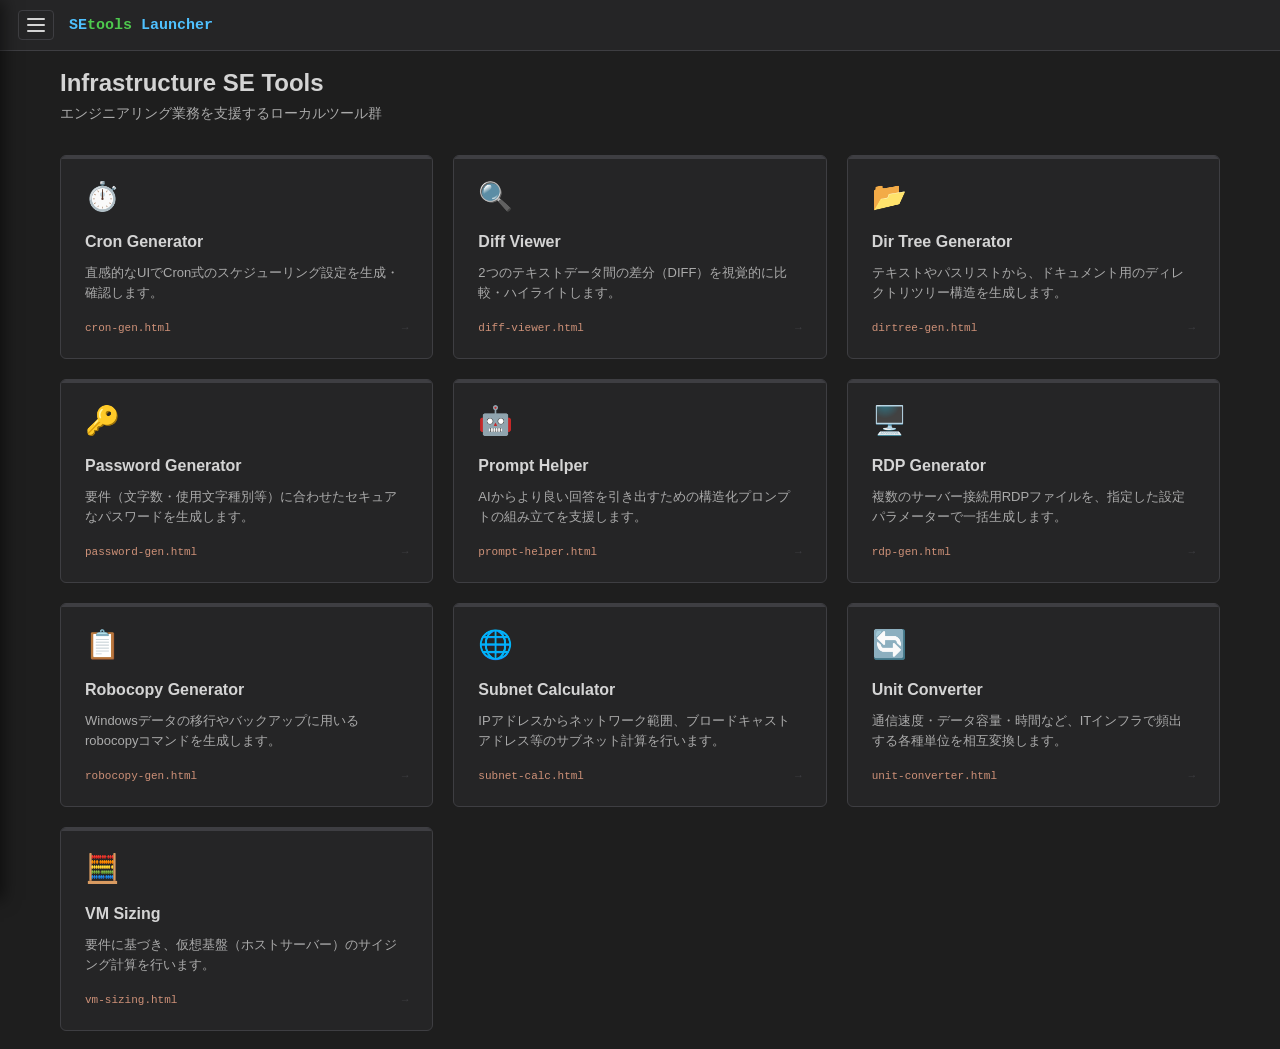
==== index.html @ 2690de8a "first commit" ====
<!DOCTYPE html>
<html lang="ja">
<head>
    <meta charset="UTF-8">
    <title>SE Tools Launcher</title>
    <link rel="stylesheet" href="assets/css/common.css">
    <link rel="stylesheet" href="assets/css/nav.css">
    <style>
        *,
        *::before,
        *::after {
            box-sizing: border-box;
            margin: 0;
            padding: 0;
        }

        body {
            background: var(--bg);
            color: var(--text);
            font-family: var(--sans);
            overflow-x: hidden;
            display: flex;
            flex-direction: column;
            min-height: 100vh;
        }

        header {
            background: var(--surface);
            padding: 10px 18px;
            border-bottom: 1px solid var(--border);
            display: flex;
            align-items: center;
            justify-content: space-between;
            position: sticky;
            top: 0;
            z-index: 100;
            flex-shrink: 0;
        }

        .logo {
            font-family: var(--mono);
            font-size: 15px;
            font-weight: 600;
            color: var(--accent);
        }

        .logo span {
            color: var(--accent2);
        }

        main {
            padding: 18px 20px;
            flex: 1;
            max-width: 1200px;
            margin: 0 auto;
            width: 100%;
        }

        .header-section {
            margin-bottom: 32px;
        }

        h1 {
            font-size: 24px;
            font-weight: 600;
            margin-bottom: 8px;
            color: var(--text);
        }

        .subtitle {
            color: var(--muted);
            font-size: 14px;
        }

        .tools-grid {
            display: grid;
            grid-template-columns: repeat(auto-fill, minmax(280px, 1fr));
            gap: 20px;
        }

        .tool-card {
            background: var(--surface);
            border: 1px solid var(--border);
            border-radius: 6px;
            padding: 24px;
            text-decoration: none;
            color: var(--text);
            display: flex;
            flex-direction: column;
            gap: 12px;
            transition: all 0.2s ease;
            position: relative;
            overflow: hidden;
        }

        .tool-card::before {
            content: "";
            position: absolute;
            top: 0;
            left: 0;
            width: 100%;
            height: 3px;
            background: var(--border);
            transition: background 0.2s ease;
        }

        .tool-card:hover {
            border-color: var(--accent);
            transform: translateY(-4px);
            box-shadow: 0 8px 24px var(--shadow);
            background: var(--surface2);
        }

        .tool-card:hover::before {
            background: var(--accent);
        }

        .tool-icon {
            font-size: 28px;
            margin-bottom: 8px;
            color: var(--accent);
        }

        .tool-title {
            font-size: 16px;
            font-weight: 600;
            color: var(--text);
            display: flex;
            align-items: center;
        }

        .tool-desc {
            font-size: 13px;
            color: var(--muted);
            line-height: 1.5;
            flex: 1;
        }

        .tool-footer {
            margin-top: 8px;
            font-family: var(--mono);
            font-size: 11px;
            color: var(--accent3);
            display: flex;
            align-items: center;
            justify-content: space-between;
        }

        .tool-arrow {
            color: var(--border);
            font-weight: bold;
            transition: color 0.2s ease, transform 0.2s ease;
        }

        .tool-card:hover .tool-arrow {
            color: var(--accent);
            transform: translateX(4px);
        }
    </style>
</head>
<body>
    <header>
        <div class="logo">SE<span>tools</span> Launcher</div>
    </header>

    <main>
        <div class="header-section">
            <h1>Infrastructure SE Tools</h1>
            <div class="subtitle">エンジニアリング業務を支援するローカルツール群</div>
        </div>

        <div class="tools-grid">
            <a href="tools/cron-gen.html" class="tool-card">
                <div class="tool-icon">⏱️</div>
                <div class="tool-title">Cron Generator</div>
                <div class="tool-desc">直感的なUIでCron式のスケジューリング設定を生成・確認します。</div>
                <div class="tool-footer"><span>cron-gen.html</span><span class="tool-arrow">→</span></div>
            </a>
            
            <a href="tools/diff-viewer.html" class="tool-card">
                <div class="tool-icon">🔍</div>
                <div class="tool-title">Diff Viewer</div>
                <div class="tool-desc">2つのテキストデータ間の差分（DIFF）を視覚的に比較・ハイライトします。</div>
                <div class="tool-footer"><span>diff-viewer.html</span><span class="tool-arrow">→</span></div>
            </a>
            
            <a href="tools/dirtree-gen.html" class="tool-card">
                <div class="tool-icon">📂</div>
                <div class="tool-title">Dir Tree Generator</div>
                <div class="tool-desc">テキストやパスリストから、ドキュメント用のディレクトリツリー構造を生成します。</div>
                <div class="tool-footer"><span>dirtree-gen.html</span><span class="tool-arrow">→</span></div>
            </a>
            
            <a href="tools/password-gen.html" class="tool-card">
                <div class="tool-icon">🔑</div>
                <div class="tool-title">Password Generator</div>
                <div class="tool-desc">要件（文字数・使用文字種別等）に合わせたセキュアなパスワードを生成します。</div>
                <div class="tool-footer"><span>password-gen.html</span><span class="tool-arrow">→</span></div>
            </a>
            
            <a href="tools/prompt-helper.html" class="tool-card">
                <div class="tool-icon">🤖</div>
                <div class="tool-title">Prompt Helper</div>
                <div class="tool-desc">AIからより良い回答を引き出すための構造化プロンプトの組み立てを支援します。</div>
                <div class="tool-footer"><span>prompt-helper.html</span><span class="tool-arrow">→</span></div>
            </a>
            
            <a href="tools/rdp-gen.html" class="tool-card">
                <div class="tool-icon">🖥️</div>
                <div class="tool-title">RDP Generator</div>
                <div class="tool-desc">複数のサーバー接続用RDPファイルを、指定した設定パラメーターで一括生成します。</div>
                <div class="tool-footer"><span>rdp-gen.html</span><span class="tool-arrow">→</span></div>
            </a>
            
            <a href="tools/robocopy-gen.html" class="tool-card">
                <div class="tool-icon">📋</div>
                <div class="tool-title">Robocopy Generator</div>
                <div class="tool-desc">Windowsデータの移行やバックアップに用いるrobocopyコマンドを生成します。</div>
                <div class="tool-footer"><span>robocopy-gen.html</span><span class="tool-arrow">→</span></div>
            </a>
            
            <a href="tools/subnet-calc.html" class="tool-card">
                <div class="tool-icon">🌐</div>
                <div class="tool-title">Subnet Calculator</div>
                <div class="tool-desc">IPアドレスからネットワーク範囲、ブロードキャストアドレス等のサブネット計算を行います。</div>
                <div class="tool-footer"><span>subnet-calc.html</span><span class="tool-arrow">→</span></div>
            </a>
            
            <a href="tools/unit-converter.html" class="tool-card">
                <div class="tool-icon">🔄</div>
                <div class="tool-title">Unit Converter</div>
                <div class="tool-desc">通信速度・データ容量・時間など、ITインフラで頻出する各種単位を相互変換します。</div>
                <div class="tool-footer"><span>unit-converter.html</span><span class="tool-arrow">→</span></div>
            </a>
            
            <a href="tools/vm-sizing.html" class="tool-card">
                <div class="tool-icon">🧮</div>
                <div class="tool-title">VM Sizing</div>
                <div class="tool-desc">要件に基づき、仮想基盤（ホストサーバー）のサイジング計算を行います。</div>
                <div class="tool-footer"><span>vm-sizing.html</span><span class="tool-arrow">→</span></div>
            </a>
        </div>
    </main>
    <script src="assets/js/nav.js"></script>
</body>
</html>
---- assets/css/common.css ----
@charset "UTF-8";

/* 
 * common.css 
 * デザインシステム：全ツール共通のカラー変数とフォント変数のみを定義。
 * 各ツールのレイアウトは各ツールの style タグが優先されます。
 */

:root {
    /* Base Colors */
    --bg:       #1e1e1e;
    --surface:  #252526;
    --surface2: #2d2d30;
    --border:   #3e3e42;
    --text:     #d4d4d4;
    --muted:    #aaaaaa;
    --dim:      #aaaaaa;

    /* Accent Colors */
    --accent:   #4fc1ff;
    --accent2:  #4ec94e;
    --accent3:  #ce9178;

    /* Status Colors */
    --err:      #f97583;
    --warn:     #ffb86c;
    --danger:   #f44747;
    --warning:  #f39c12;
    --shadow:   rgba(0, 0, 0, 0.5);
    --overlay:  rgba(0, 0, 0, 0.5);

    /* Diff View Specific Colors */
    --del-bg:   #3d1515;
    --del-fg:   #f97583;
    --add-bg:   #0d2818;
    --add-fg:   #85e89d;

    /* Password Gen Specific Colors */
    --str0:     #f97583;
    --str1:     #f97583;
    --str2:     #ce9178;
    --str3:     #dcdcaa;
    --str4:     #4ec94e;

    /* Typography */
    --mono: Consolas, 'Cascadia Code', 'Courier New', monospace;
    --sans: -apple-system, 'Hiragino Sans', 'Yu Gothic UI', 'Meiryo UI', 'Segoe UI', sans-serif;
}

/* Light Theme Variables */
body[data-theme="light"] {
    --bg:       #f5f7f9; /* Light grey-blue background for visual depth */
    --surface:  #ffffff; /* Pure white for cards and sections */
    --surface2: #eef1f5;
    --border:   #d1d9e0;
    --text:     #24292f;
    --muted:    #57606a;
    --dim:      #868e96;

    /* Accent Colors - Slightly deeper for light mode */
    --accent:   #005fb8;
    --accent2:  #1a7f37;
    --accent3:  #cf222e;

    /* Status Colors */
    --err:      #cf222e;
    --warn:     #9a6700;
    --danger:   #d1242f;
    --warning:  #bf8700;
    --shadow:   rgba(31, 35, 40, 0.08); /* Softer, natural shadow */
    --overlay:  rgba(31, 35, 40, 0.2);

    /* Diff View Specific Colors */
    --del-bg:   #ffeef0;
    --del-fg:   #b31d28;
    --add-bg:   #dafbe1;
    --add-fg:   #1a7f37;

    /* Password Gen Specific Colors */
    --str0:     #cf222e;
    --str1:     #cf222e;
    --str2:     #9a6700;
    --str3:     #bf8700;
    --str4:     #1a7f37;
}
---- assets/css/nav.css ----
/* ===== Navigation Overlay ===== */
#se-nav-overlay {
    position: fixed;
    top: 0;
    left: 0;
    width: 100vw;
    height: 100vh;
    background: var(--overlay);
    backdrop-filter: blur(2px);
    z-index: 1000;
    opacity: 0;
    visibility: hidden;
    transition: opacity 0.3s ease, visibility 0.3s;
}

#se-nav-overlay.active {
    opacity: 1;
    visibility: visible;
}

/* ===== Navigation Drawer ===== */
#se-nav-drawer {
    position: fixed;
    top: 0;
    left: -280px;
    width: 280px;
    height: 100vh;
    background: var(--surface);
    border-right: 1px solid var(--border);
    box-shadow: 4px 0 15px var(--shadow);
    z-index: 1001;
    transition: left 0.3s cubic-bezier(0.4, 0, 0.2, 1);
    display: flex;
    flex-direction: column;
    overflow-y: auto;
}

#se-nav-drawer.active {
    left: 0;
}

/* ===== Header inside Drawer ===== */
.se-nav-header {
    display: flex;
    align-items: center;
    justify-content: space-between;
    padding: 16px 20px;
    border-bottom: 1px solid var(--border);
    position: sticky;
    top: 0;
    background: var(--surface);
}

.se-nav-header .logo {
    font-family: var(--mono);
    font-size: 14px;
    font-weight: 600;
    color: var(--accent);
}

.se-nav-header .logo span {
    color: var(--accent2);
}

#se-nav-close {
    background: transparent;
    border: none;
    color: var(--muted);
    font-size: 20px;
    cursor: pointer;
    line-height: 1;
    transition: color 0.2s;
    font-family: var(--sans);
}

#se-nav-close:hover {
    color: var(--err);
}

/* ===== Link List ===== */
.se-nav-list {
    list-style: none;
    padding: 10px 0;
    margin: 0;
}

.se-nav-list li {
    margin: 0;
}

.se-nav-list a {
    display: block;
    padding: 12px 20px;
    color: var(--text);
    text-decoration: none;
    font-size: 13px;
    font-family: var(--sans);
    transition: background 0.2s, color 0.2s;
    border-left: 3px solid transparent;
}

.se-nav-list a:hover {
    background: var(--surface2);
    color: var(--accent);
    border-left-color: var(--accent);
}

/* ===== Hamburger Button (Injected into main header) ===== */
#se-nav-trigger {
    background: transparent;
    border: 1px solid var(--border);
    border-radius: 4px;
    color: var(--text);
    cursor: pointer;
    padding: 4px 8px;
    display: flex;
    flex-direction: column;
    gap: 4px;
    justify-content: center;
    align-items: center;
    height: 30px;
    width: 36px;
    transition: border-color 0.2s, background 0.2s;
    flex-shrink: 0;
}

#se-nav-trigger span {
    display: block;
    width: 18px;
    height: 2px;
    background-color: var(--text);
    border-radius: 1px;
    transition: background-color 0.2s;
}

#se-nav-trigger:hover {
    border-color: var(--accent);
    background: var(--surface2);
}

#se-nav-trigger:hover span {
    background-color: var(--accent);
}

/* ===== Theme Toggle ===== */
.se-theme-toggle {
    margin-top: auto;
    padding: 16px 20px;
    border-top: 1px solid var(--border);
}

#theme-toggle-btn {
    width: 100%;
    padding: 10px;
    background: var(--surface2);
    border: 1px solid var(--border);
    border-radius: 4px;
    color: var(--text);
    cursor: pointer;
    font-family: var(--sans);
    font-size: 13px;
    display: flex;
    align-items: center;
    justify-content: center;
    gap: 8px;
    transition: all 0.2s;
}

#theme-toggle-btn:hover {
    border-color: var(--accent);
    background: var(--surface);
}

.theme-icon-light { display: none; }
.theme-icon-dark { display: inline; }

body[data-theme="light"] .theme-icon-light { display: inline; }
body[data-theme="light"] .theme-icon-dark { display: none; }
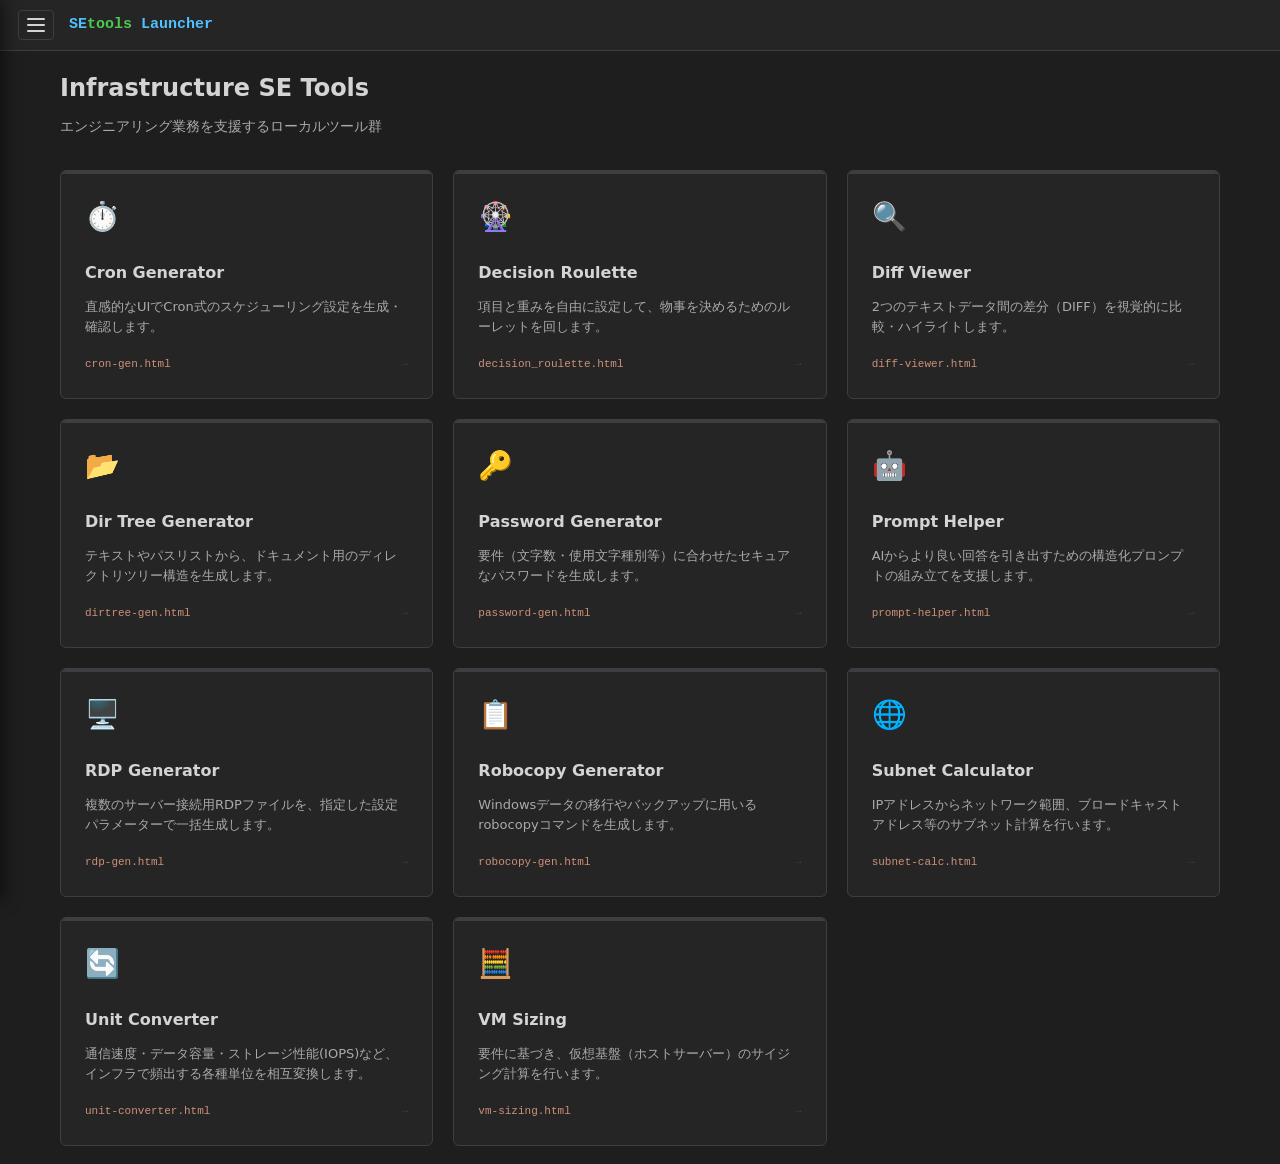
==== commit 5a50f7c8: "feat: add decision roulette tool and update navigation menu across all pages" ====
--- a/index.html
+++ b/index.html
@@ -176,6 +176,13 @@
                 <div class="tool-desc">直感的なUIでCron式のスケジューリング設定を生成・確認します。</div>
                 <div class="tool-footer"><span>cron-gen.html</span><span class="tool-arrow">→</span></div>
             </a>
+
+            <a href="tools/decision_roulette.html" class="tool-card">
+                <div class="tool-icon">🎡</div>
+                <div class="tool-title">Decision Roulette</div>
+                <div class="tool-desc">項目と重みを自由に設定して、物事を決めるためのルーレットを回します。</div>
+                <div class="tool-footer"><span>decision_roulette.html</span><span class="tool-arrow">→</span></div>
+            </a>
             
             <a href="tools/diff-viewer.html" class="tool-card">
                 <div class="tool-icon">🔍</div>
@@ -229,7 +236,7 @@
             <a href="tools/unit-converter.html" class="tool-card">
                 <div class="tool-icon">🔄</div>
                 <div class="tool-title">Unit Converter</div>
-                <div class="tool-desc">通信速度・データ容量・時間など、ITインフラで頻出する各種単位を相互変換します。</div>
+                <div class="tool-desc">通信速度・データ容量・ストレージ性能(IOPS)など、インフラで頻出する各種単位を相互変換します。</div>
                 <div class="tool-footer"><span>unit-converter.html</span><span class="tool-arrow">→</span></div>
             </a>
             
--- a/assets/css/common.css
+++ b/assets/css/common.css
@@ -43,9 +43,30 @@
     --str4:     #4ec94e;
 
     /* Typography */
-    --mono: Consolas, 'Cascadia Code', 'Courier New', monospace;
-    --sans: -apple-system, 'Hiragino Sans', 'Yu Gothic UI', 'Meiryo UI', 'Segoe UI', sans-serif;
+    --mono: ui-monospace, 'Cascadia Code', 'Source Code Pro', Menlo, Consolas, 'Courier New', monospace;
+    --sans: system-ui, -apple-system, BlinkMacSystemFont, 'Segoe UI Variable Display', 'Segoe UI', 'Hiragino Sans', 'Hiragino Kaku Gothic ProN', 'Yu Gothic UI', 'Meiryo UI', sans-serif;
 }
+
+/* Global Typography Improvements */
+html {
+    font-family: var(--sans);
+    -webkit-text-size-adjust: 100%;
+    -webkit-font-smoothing: antialiased;
+    -moz-osx-font-smoothing: grayscale;
+    text-rendering: optimizeLegibility;
+}
+
+body {
+    font-family: var(--sans);
+    line-height: 1.6;
+    font-feature-settings: "palt"; /* 日本語の文字詰めを有効化 */
+}
+
+
+code, pre, kbd, samp {
+    font-family: var(--mono);
+}
+
 
 /* Light Theme Variables */
 body[data-theme="light"] {
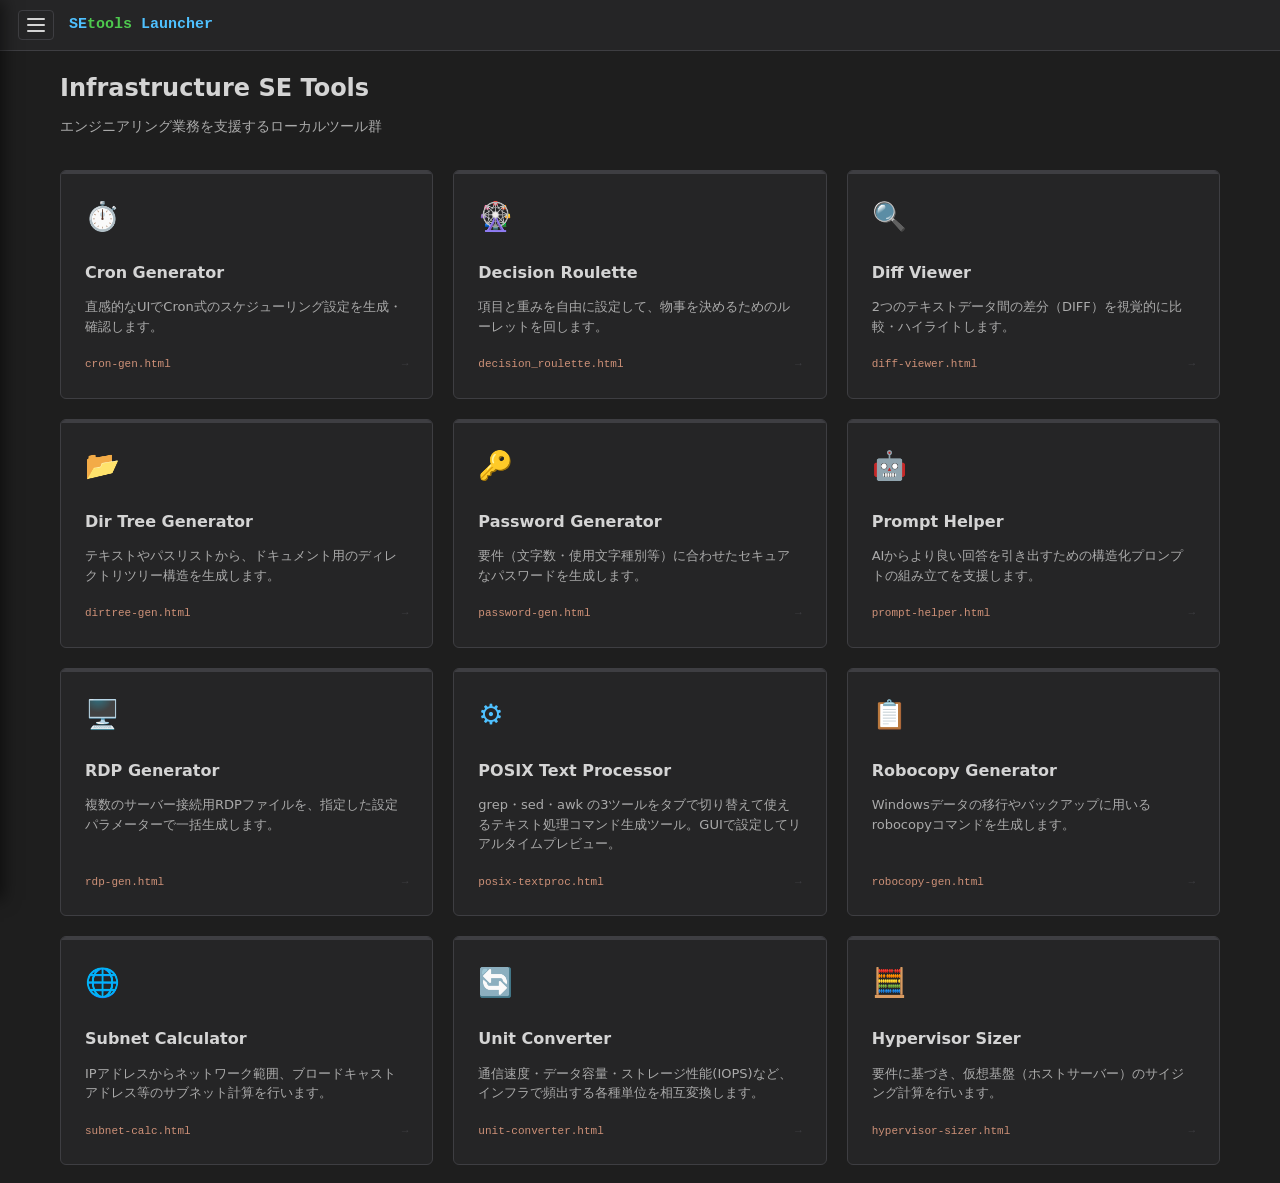
==== commit 91053ae8: "feat: replace vm-sizing tool with hypervisor-sizer and add posix-textproc utility" ====
--- a/index.html
+++ b/index.html
@@ -219,6 +219,13 @@
                 <div class="tool-footer"><span>rdp-gen.html</span><span class="tool-arrow">→</span></div>
             </a>
             
+            <a href="tools/posix-textproc.html" class="tool-card">
+                <div class="tool-icon">⚙️</div>
+                <div class="tool-title">POSIX Text Processor</div>
+                <div class="tool-desc">grep・sed・awk の3ツールをタブで切り替えて使えるテキスト処理コマンド生成ツール。GUIで設定してリアルタイムプレビュー。</div>
+                <div class="tool-footer"><span>posix-textproc.html</span><span class="tool-arrow">→</span></div>
+            </a>
+
             <a href="tools/robocopy-gen.html" class="tool-card">
                 <div class="tool-icon">📋</div>
                 <div class="tool-title">Robocopy Generator</div>
@@ -240,11 +247,11 @@
                 <div class="tool-footer"><span>unit-converter.html</span><span class="tool-arrow">→</span></div>
             </a>
             
-            <a href="tools/vm-sizing.html" class="tool-card">
+            <a href="tools/hypervisor-sizer.html" class="tool-card">
                 <div class="tool-icon">🧮</div>
-                <div class="tool-title">VM Sizing</div>
+                <div class="tool-title">Hypervisor Sizer</div>
                 <div class="tool-desc">要件に基づき、仮想基盤（ホストサーバー）のサイジング計算を行います。</div>
-                <div class="tool-footer"><span>vm-sizing.html</span><span class="tool-arrow">→</span></div>
+                <div class="tool-footer"><span>hypervisor-sizer.html</span><span class="tool-arrow">→</span></div>
             </a>
         </div>
     </main>
